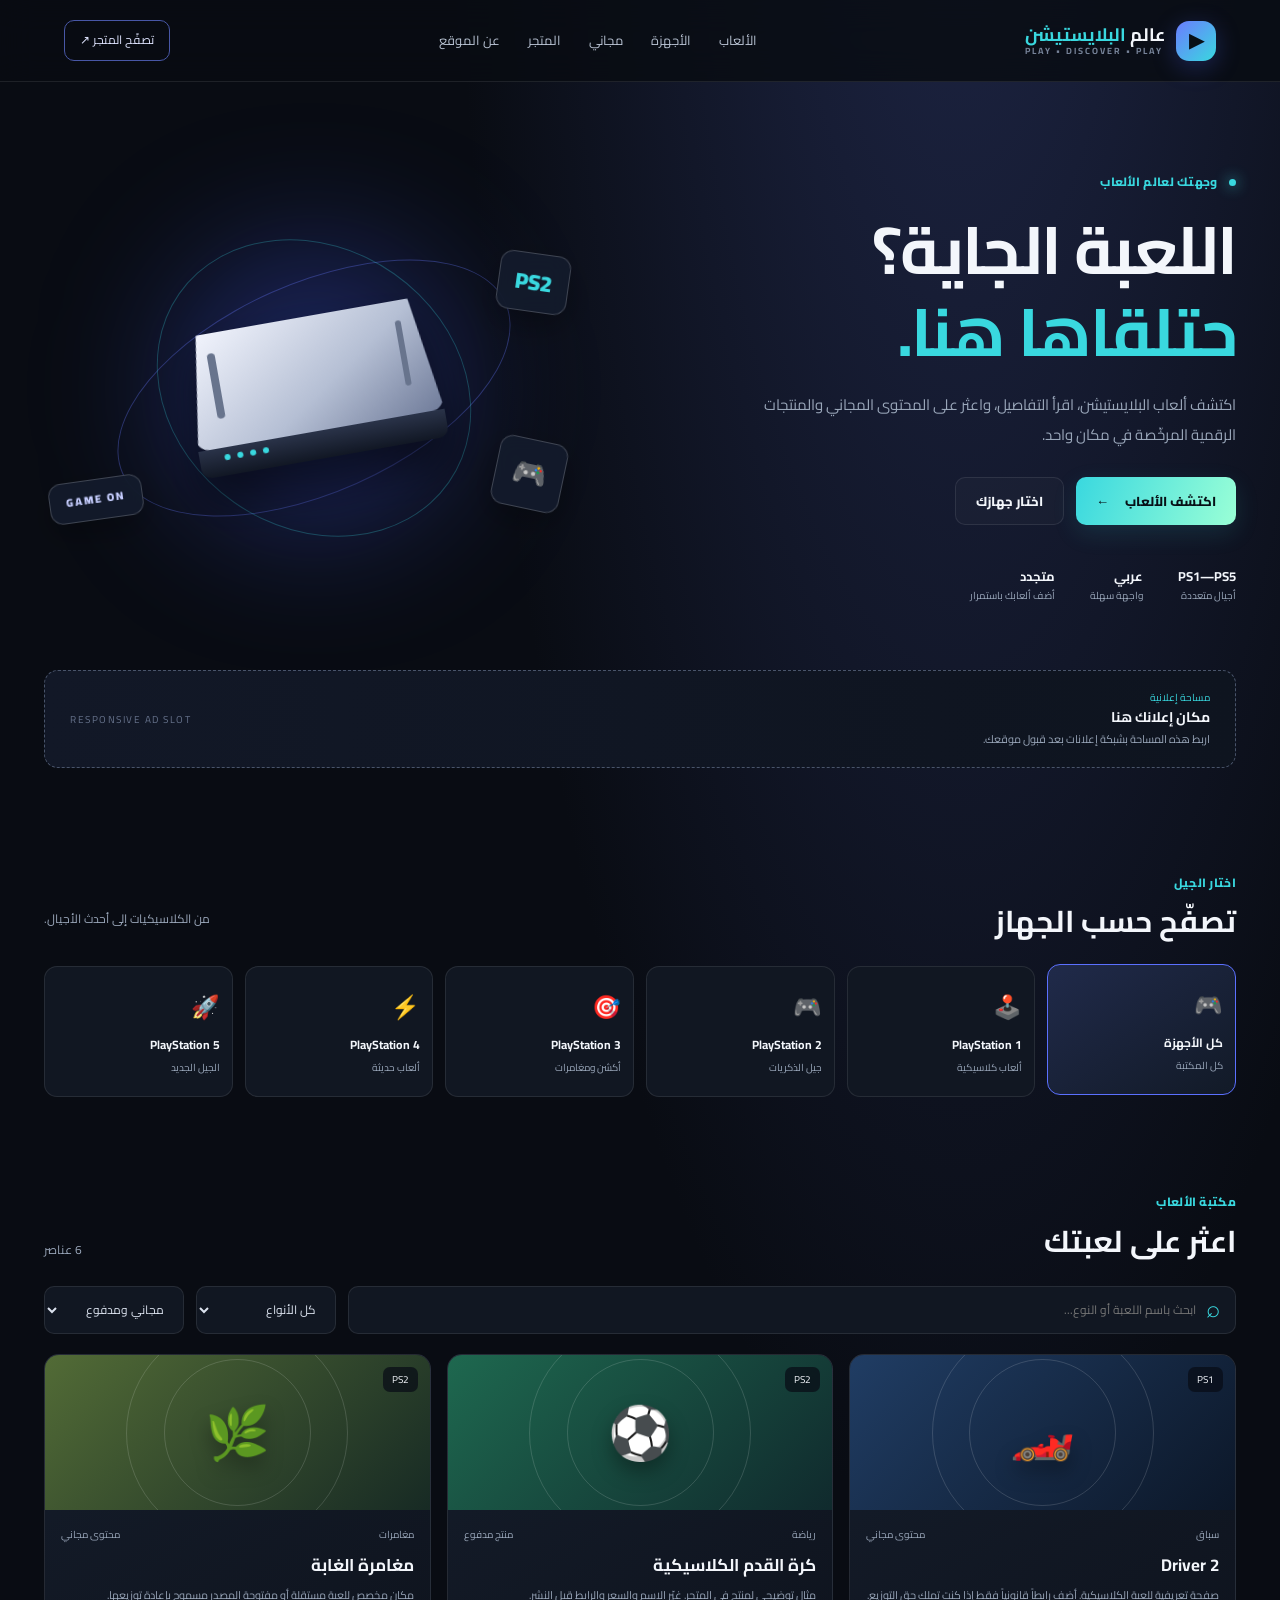
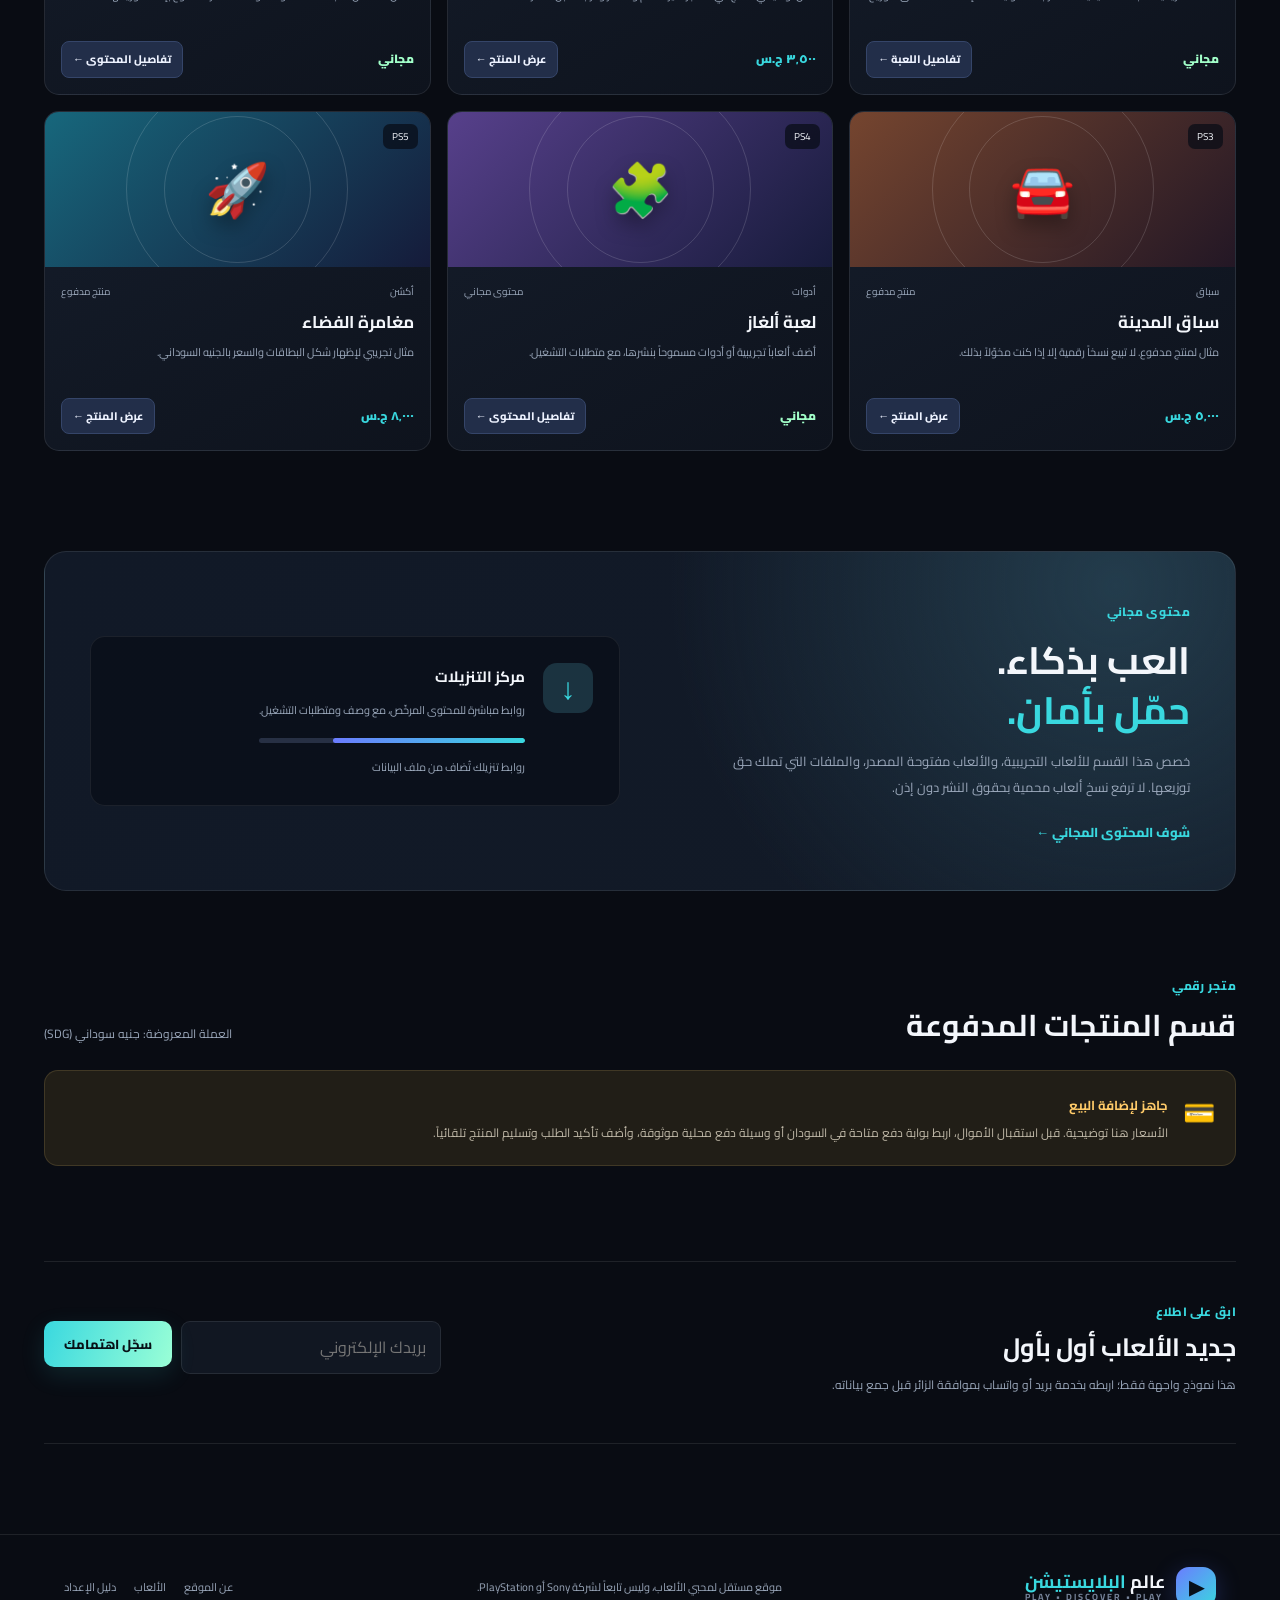
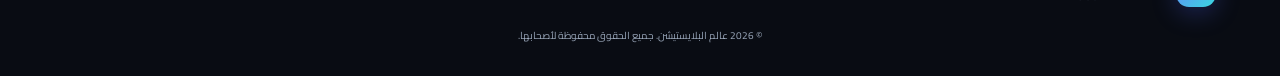
==== index.html @ 693c49c9 "Add files via upload" ====
<!doctype html>
<html lang="ar" dir="rtl">
<head>
  <meta charset="utf-8">
  <meta name="viewport" content="width=device-width, initial-scale=1">
  <meta name="description" content="عالم ألعاب البلايستيشن — دليل ألعاب PS1 وPS2 وPS3 وPS4 وPS5 ومحتوى مرخّص للاعبين.">
  <title>عالم ألعاب البلايستيشن | ألعابك في مكان واحد</title>
  <link rel="stylesheet" href="style.css">
</head>
<body>
<header class="topbar">
  <a class="brand" href="#" aria-label="الصفحة الرئيسية"><span class="brand-mark">▶</span><span>عالم <b>البلايستيشن</b><small>PLAY • DISCOVER • PLAY</small></span></a>
  <button class="menu-toggle" id="menuToggle" aria-label="فتح القائمة">☰</button>
  <nav id="mainNav">
    <a href="#games">الألعاب</a><a href="#platforms">الأجهزة</a><a href="#free">مجاني</a><a href="#paid">المتجر</a><a href="#about">عن الموقع</a>
  </nav>
  <a class="header-cta" href="#paid">تصفّح المتجر ↗</a>
</header>
<main>
  <section class="hero">
    <div class="hero-content">
      <div class="eyebrow"><span class="pulse"></span> وجهتك لعالم الألعاب</div>
      <h1>اللعبة الجاية؟<br><span>حتلقاها هنا.</span></h1>
      <p>اكتشف ألعاب البلايستيشن، اقرأ التفاصيل، واعثر على المحتوى المجاني والمنتجات الرقمية المرخّصة في مكان واحد.</p>
      <div class="hero-actions"><a class="btn primary" href="#games">اكتشف الألعاب <span>←</span></a><a class="btn ghost" href="#platforms">اختار جهازك</a></div>
      <div class="hero-stats"><div><b>PS1—PS5</b><small>أجيال متعددة</small></div><div><b>عربي</b><small>واجهة سهلة</small></div><div><b>متجدد</b><small>أضف ألعابك باستمرار</small></div></div>
    </div>
    <div class="hero-art" aria-label="تصميم تجريدي لعالم الألعاب">
      <div class="orbit orbit-one"></div><div class="orbit orbit-two"></div>
      <div class="console"><div class="console-top"><span></span><span></span></div><div class="console-front"><i></i><i></i><i></i><i></i></div></div>
      <div class="floating-chip chip-one">PS2</div><div class="floating-chip chip-two">GAME ON</div><div class="floating-chip chip-three">🎮</div>
      <div class="glow"></div>
    </div>
  </section>

  <section class="ad-banner" aria-label="مساحة إعلانية">
    <div><span class="ad-label">مساحة إعلانية</span><b>مكان إعلانك هنا</b><small>اربط هذه المساحة بشبكة إعلانات بعد قبول موقعك.</small></div>
    <span class="ad-size">RESPONSIVE AD SLOT</span>
  </section>

  <section class="section" id="platforms">
    <div class="section-heading"><div><span class="eyebrow">اختار الجيل</span><h2>تصفّح حسب الجهاز</h2></div><p>من الكلاسيكيات إلى أحدث الأجيال.</p></div>
    <div class="platform-grid">
      <button class="platform active" data-platform="الكل"><span class="platform-icon">🎮</span><b>كل الأجهزة</b><small>كل المكتبة</small></button>
      <button class="platform" data-platform="PS1"><span class="platform-icon">🕹️</span><b>PlayStation 1</b><small>ألعاب كلاسيكية</small></button>
      <button class="platform" data-platform="PS2"><span class="platform-icon">🎮</span><b>PlayStation 2</b><small>جيل الذكريات</small></button>
      <button class="platform" data-platform="PS3"><span class="platform-icon">🎯</span><b>PlayStation 3</b><small>أكشن ومغامرات</small></button>
      <button class="platform" data-platform="PS4"><span class="platform-icon">⚡</span><b>PlayStation 4</b><small>ألعاب حديثة</small></button>
      <button class="platform" data-platform="PS5"><span class="platform-icon">🚀</span><b>PlayStation 5</b><small>الجيل الجديد</small></button>
    </div>
  </section>

  <section class="section" id="games">
    <div class="section-heading"><div><span class="eyebrow">مكتبة الألعاب</span><h2>اعثر على لعبتك</h2></div><span class="result-count" id="resultCount">6 عناصر</span></div>
    <div class="filters">
      <label class="searchbox"><span>⌕</span><input id="searchInput" type="search" placeholder="ابحث باسم اللعبة أو النوع..." aria-label="ابحث عن لعبة"></label>
      <select id="typeFilter" aria-label="تصفية حسب النوع"><option value="الكل">كل الأنواع</option><option>سباق</option><option>رياضة</option><option>أكشن</option><option>مغامرات</option><option>أدوات</option></select>
      <select id="accessFilter" aria-label="تصفية حسب طريقة الوصول"><option value="الكل">مجاني ومدفوع</option><option value="مجاني">مجاني</option><option value="مدفوع">مدفوع</option></select>
    </div>
    <div class="games-grid" id="gamesGrid"></div>
    <div class="empty-state" id="emptyState" hidden>ما لقينا نتيجة مطابقة. جرّب اسم أو تصنيف مختلف.</div>
  </section>

  <section class="split-section" id="free">
    <div class="split-copy"><span class="eyebrow">محتوى مجاني</span><h2>العب بذكاء.<br><span>حمّل بأمان.</span></h2><p>خصص هذا القسم للألعاب التجريبية، والألعاب مفتوحة المصدر، والملفات التي تملك حق توزيعها. لا ترفع نسخ ألعاب محمية بحقوق النشر دون إذن.</p><a href="#games" class="text-link" id="freeLink">شوف المحتوى المجاني ←</a></div>
    <div class="download-card"><div class="download-icon">↓</div><div><b>مركز التنزيلات</b><p>روابط مباشرة للمحتوى المرخّص، مع وصف ومتطلبات التشغيل.</p><div class="progress"><span></span></div><small>روابط تنزيلك تُضاف من ملف البيانات</small></div></div>
  </section>

  <section class="section paid-section" id="paid">
    <div class="section-heading"><div><span class="eyebrow">متجر رقمي</span><h2>قسم المنتجات المدفوعة</h2></div><span class="currency">العملة المعروضة: جنيه سوداني (SDG)</span></div>
    <div class="paid-note"><span>💳</span><div><b>جاهز لإضافة البيع</b><p>الأسعار هنا توضيحية. قبل استقبال الأموال، اربط بوابة دفع متاحة في السودان أو وسيلة دفع محلية موثوقة، وأضف تأكيد الطلب وتسليم المنتج تلقائياً.</p></div></div>
  </section>

  <section class="newsletter" id="about">
    <div><span class="eyebrow">ابقَ على اطلاع</span><h2>جديد الألعاب أول بأول</h2><p>هذا نموذج واجهة فقط؛ اربطه بخدمة بريد أو واتساب بموافقة الزائر قبل جمع بياناته.</p></div>
    <form id="newsletterForm"><input id="emailInput" type="email" placeholder="بريدك الإلكتروني" aria-label="البريد الإلكتروني" required><button class="btn primary" type="submit">سجّل اهتمامك</button><small id="formMessage" role="status"></small></form>
  </section>
</main>
<footer>
  <a class="brand footer-brand" href="#"><span class="brand-mark">▶</span><span>عالم <b>البلايستيشن</b><small>PLAY • DISCOVER • PLAY</small></span></a>
  <p>موقع مستقل لمحبي الألعاب، وليس تابعاً لشركة Sony أو PlayStation.</p>
  <div class="footer-links"><a href="#about">عن الموقع</a><a href="#games">الألعاب</a><a href="README.txt">دليل الإعداد</a></div>
  <small>© <span id="year"></span> عالم البلايستيشن. جميع الحقوق محفوظة لأصحابها.</small>
</footer>
<div class="toast" id="toast" role="status"></div>
<script src="games.js"></script><script src="app.js"></script>
</body>
</html>
---- style.css ----
@import url('https://fonts.googleapis.com/css2?family=Cairo:wght@400;500;600;700;800;900&display=swap');
:root{--bg:#090c13;--panel:#111722;--panel2:#151d2b;--text:#f3f6fb;--muted:#9aa7ba;--line:rgba(255,255,255,.09);--blue:#6b7cff;--cyan:#39d8df;--gold:#ffcb69}
*{box-sizing:border-box}html{scroll-behavior:smooth}body{margin:0;background:radial-gradient(ellipse at 75% -15%,#20284b 0,transparent 38%),var(--bg);color:var(--text);font-family:'Cairo',Tahoma,Arial,sans-serif;line-height:1.7}a{color:inherit;text-decoration:none}button,input,select{font:inherit}.topbar{height:82px;display:flex;align-items:center;justify-content:space-between;gap:24px;padding:0 max(5%,calc((100% - 1240px)/2));border-bottom:1px solid var(--line);background:rgba(9,12,19,.84);backdrop-filter:blur(16px);position:sticky;top:0;z-index:10}.brand{display:flex;align-items:center;gap:11px;font-size:18px;font-weight:700;line-height:1.2}.brand b{color:var(--cyan)}.brand small{display:block;color:#77849a;font-size:9px;letter-spacing:2px;direction:ltr}.brand-mark{display:grid;place-items:center;width:40px;height:40px;border-radius:13px;background:linear-gradient(135deg,var(--blue),var(--cyan));color:#081018;font-size:19px;box-shadow:0 6px 24px #5269ff45}.topbar nav{display:flex;gap:28px;color:#b8c2d2;font-size:13px}.topbar nav a:hover,.footer-links a:hover{color:var(--cyan)}.header-cta{border:1px solid #4857a6;border-radius:10px;padding:9px 15px;font-size:12px;color:#dfe4ff}.menu-toggle{display:none;background:transparent;border:0;color:white;font-size:25px}.hero{max-width:1240px;margin:auto;padding:90px 24px 66px;display:grid;grid-template-columns:1.05fr .95fr;align-items:center;gap:55px;min-height:540px}.eyebrow{font-size:12px;color:var(--cyan);font-weight:800;letter-spacing:.3px}.pulse{display:inline-block;width:7px;height:7px;border-radius:50%;background:var(--cyan);box-shadow:0 0 14px var(--cyan);margin-left:8px}.hero h1{font-size:clamp(40px,5.2vw,68px);line-height:1.23;letter-spacing:-1.8px;margin:17px 0}.hero h1 span,.split-copy h2 span{color:var(--cyan)}.hero-content>p{max-width:510px;color:var(--muted);font-size:15px;line-height:2}.hero-actions{display:flex;gap:12px;margin-top:27px}.btn{display:inline-flex;align-items:center;justify-content:center;gap:16px;border:0;border-radius:10px;padding:12px 20px;font-weight:800;font-size:13px;cursor:pointer}.primary{color:#071016;background:linear-gradient(110deg,var(--cyan),#9affd6);box-shadow:0 8px 24px #39d8df20}.primary:hover{filter:brightness(1.08);transform:translateY(-1px)}.ghost{border:1px solid var(--line);background:#ffffff06}.hero-stats{display:flex;gap:35px;margin-top:40px}.hero-stats div{display:grid}.hero-stats b{font-size:13px}.hero-stats small{font-size:10px;color:var(--muted)}.hero-art{height:350px;position:relative;display:grid;place-items:center;isolation:isolate}.glow{position:absolute;width:280px;height:280px;border-radius:50%;background:#475dff55;filter:blur(70px);z-index:-1}.orbit{position:absolute;border:1px solid #687aff55;border-radius:50%;transform:rotate(-24deg)}.orbit-one{width:420px;height:210px}.orbit-two{width:330px;height:280px;transform:rotate(35deg);border-color:#39d8df44}.console{width:250px;height:145px;transform:rotate(-10deg);filter:drop-shadow(0 25px 22px #0008);z-index:1}.console-top{height:115px;border-radius:20px 20px 12px 12px;background:linear-gradient(145deg,#f5f7ff,#b5bfd4 58%,#707c9a);clip-path:polygon(7% 0,93% 0,100% 100%,0 100%);position:relative}.console-top span:first-child{position:absolute;left:25px;top:20px;width:8px;height:66px;border-radius:10px;background:#68748d}.console-top span:last-child{position:absolute;right:28px;top:20px;width:6px;height:66px;border-radius:10px;background:#68748d}.console-front{height:28px;background:linear-gradient(#2a3349,#111724);border-radius:0 0 10px 10px;display:flex;justify-content:flex-end;gap:7px;padding:7px 25px}.console-front i{width:6px;height:6px;border-radius:50%;background:var(--cyan)}.floating-chip{position:absolute;z-index:2;border:1px solid #ffffff30;background:#131b2cdd;box-shadow:0 12px 35px #0005;backdrop-filter:blur(12px);border-radius:13px;padding:10px 16px;font-weight:900}.chip-one{top:40px;right:15px;color:var(--cyan);font-size:22px;transform:rotate(8deg)}.chip-two{bottom:43px;left:5px;color:#c7ceff;font-size:11px;letter-spacing:2px;transform:rotate(-8deg)}.chip-three{right:20px;bottom:55px;font-size:28px;transform:rotate(12deg)}.ad-banner{max-width:1192px;margin:0 auto 30px;padding:18px 25px;border:1px dashed #49546a;border-radius:14px;background:linear-gradient(90deg,#121827,#0e141f);display:flex;align-items:center;justify-content:space-between;gap:15px}.ad-banner>div{display:grid}.ad-label{font-size:10px;color:var(--cyan)}.ad-banner b{font-size:14px}.ad-banner small{color:var(--muted);font-size:11px}.ad-size{font-size:10px;color:#65718a;letter-spacing:1.5px;direction:ltr}.section{max-width:1192px;margin:0 auto;padding:70px 0 20px}.section-heading{display:flex;align-items:end;justify-content:space-between;gap:20px;margin-bottom:25px}.section-heading h2,.newsletter h2{font-size:30px;line-height:1.3;margin:7px 0 0}.section-heading p,.result-count,.currency{color:var(--muted);font-size:12px}.platform-grid{display:grid;grid-template-columns:repeat(6,1fr);gap:12px}.platform{background:var(--panel);border:1px solid var(--line);border-radius:13px;padding:20px 12px;text-align:right;color:var(--text);display:grid;gap:4px;cursor:pointer;transition:.2s}.platform:hover,.platform.active{border-color:#5b70ff;background:linear-gradient(145deg,#202a4a,#121a27);transform:translateY(-2px)}.platform-icon{font-size:23px;margin-bottom:5px}.platform b{font-size:12px}.platform small{font-size:10px;color:var(--muted)}.filters{display:flex;gap:12px;margin-bottom:20px}.searchbox{display:flex;align-items:center;gap:10px;flex:1;background:var(--panel);border:1px solid var(--line);border-radius:10px;padding:0 15px}.searchbox span{font-size:24px;color:var(--cyan)}.searchbox input{width:100%;padding:13px 0;background:transparent;border:0;outline:0;color:white;font-size:12px}.filters select{background:var(--panel);color:#dbe2ee;border:1px solid var(--line);border-radius:10px;padding:0 15px;min-width:140px;font-size:12px;outline:0}.games-grid{display:grid;grid-template-columns:repeat(3,1fr);gap:16px}.game-card{overflow:hidden;border:1px solid var(--line);border-radius:15px;background:linear-gradient(150deg,#151d2b,#0e131d);transition:.2s}.game-card:hover{transform:translateY(-4px);border-color:#5368b5}.game-cover{height:155px;display:grid;place-items:center;position:relative;overflow:hidden;background:linear-gradient(135deg,var(--cover-a),var(--cover-b))}.game-cover:before,.game-cover:after{content:"";position:absolute;border:1px solid #ffffff25;border-radius:50%;width:220px;height:220px}.game-cover:after{width:145px;height:145px}.cover-symbol{font-size:52px;filter:drop-shadow(0 10px 10px #0005);z-index:1}.badge{position:absolute;top:12px;right:12px;border-radius:7px;padding:4px 9px;font-size:10px;background:#090d16bb;backdrop-filter:blur(6px)}.game-info{padding:16px}.game-meta{display:flex;justify-content:space-between;color:var(--muted);font-size:10px}.game-info h3{font-size:17px;margin:8px 0 5px}.game-info p{font-size:11px;line-height:1.9;color:var(--muted);min-height:42px;margin:0 0 14px}.game-bottom{display:flex;align-items:center;justify-content:space-between;gap:10px}.price{font-size:12px;font-weight:900;color:var(--cyan)}.price.free{color:#a2ffc9}.small-btn{background:#222e49;border:1px solid #354569;color:#edf2ff;border-radius:8px;padding:8px 11px;font-size:11px;font-weight:800;cursor:pointer}.small-btn:hover{background:#344675}.empty-state{text-align:center;padding:35px;color:var(--muted)}.split-section{max-width:1192px;margin:80px auto;padding:45px;border-radius:22px;border:1px solid var(--line);background:radial-gradient(circle at 90% 10%,#233c4c,transparent 40%),linear-gradient(130deg,#111927,#121a27);display:grid;grid-template-columns:1fr 1fr;align-items:center;gap:40px}.split-copy h2{font-size:38px;line-height:1.3;margin:12px 0}.split-copy p{font-size:13px;color:var(--muted);line-height:2;max-width:490px}.text-link{display:inline-block;margin-top:8px;color:var(--cyan);font-size:13px;font-weight:800}.download-card{display:flex;gap:18px;align-items:flex-start;padding:26px;background:#080d16a8;border:1px solid #ffffff12;border-radius:15px}.download-icon{display:grid;place-items:center;width:50px;height:50px;border-radius:14px;background:#1b3340;color:var(--cyan);font-size:30px;flex-shrink:0}.download-card b{font-size:15px}.download-card p,.download-card small{font-size:11px;color:var(--muted)}.progress{height:5px;background:#273044;border-radius:8px;overflow:hidden;margin:18px 0 9px}.progress span{display:block;width:72%;height:100%;background:linear-gradient(90deg,var(--blue),var(--cyan));border-radius:8px}.paid-section{padding-top:0}.paid-note{display:flex;gap:15px;align-items:flex-start;border:1px solid #6e603a66;background:#211e17;border-radius:14px;padding:20px}.paid-note>span{font-size:26px}.paid-note b{font-size:13px;color:var(--gold)}.paid-note p{margin:4px 0 0;color:#c0b9a8;font-size:12px;line-height:1.9}.newsletter{max-width:1192px;margin:75px auto 90px;border-top:1px solid var(--line);border-bottom:1px solid var(--line);padding:35px 0;display:flex;justify-content:space-between;align-items:center;gap:30px}.newsletter h2{font-size:25px}.newsletter p{font-size:12px;color:var(--muted)}.newsletter form{display:grid;grid-template-columns:minmax(180px,260px) auto;gap:9px;align-items:start}.newsletter input{padding:12px 14px;background:var(--panel);border:1px solid var(--line);border-radius:9px;color:white;outline:0;min-width:0}.newsletter form small{grid-column:1/-1;color:var(--cyan);font-size:11px}footer{border-top:1px solid var(--line);padding:32px 5%;display:flex;align-items:center;justify-content:space-between;gap:20px;flex-wrap:wrap;color:var(--muted)}footer p{font-size:11px}footer>small{width:100%;text-align:center;font-size:10px}.footer-brand{color:var(--text)}.footer-links{display:flex;gap:18px;font-size:11px}.toast{position:fixed;bottom:22px;left:22px;max-width:calc(100% - 44px);background:#202b40;border:1px solid #4b5f8e;color:white;padding:13px 18px;border-radius:10px;box-shadow:0 12px 35px #0008;z-index:20;opacity:0;transform:translateY(15px);pointer-events:none;transition:.25s;font-size:12px}.toast.show{opacity:1;transform:translateY(0)}
@media(max-width:1250px){.section,.ad-banner,.split-section,.newsletter{margin-left:24px;margin-right:24px}.section{padding-top:55px}}@media(max-width:900px){.topbar nav{gap:14px}.header-cta{display:none}.hero{gap:15px;padding-top:55px}.hero-art{transform:scale(.85)}.platform-grid{grid-template-columns:repeat(3,1fr)}.games-grid{grid-template-columns:repeat(2,1fr)}.split-section{padding:30px;gap:20px}}@media(max-width:650px){.topbar{height:68px;padding:0 18px}.menu-toggle{display:block;order:3}.topbar nav{display:none;position:absolute;top:68px;right:0;left:0;padding:18px;background:#0c111c;border-bottom:1px solid var(--line);flex-direction:column;gap:12px}.topbar nav.open{display:flex}.brand{font-size:15px}.brand-mark{width:35px;height:35px}.hero{grid-template-columns:1fr;padding:48px 22px 35px;gap:0}.hero h1{font-size:47px}.hero-art{height:270px;transform:scale(.78);margin-top:-10px}.hero-stats{gap:23px;margin-top:30px}.ad-banner{margin:10px 18px 0;padding:15px}.ad-size{display:none}.section{margin-left:18px;margin-right:18px;padding-top:48px}.section-heading{align-items:flex-start;flex-direction:column;gap:7px}.section-heading h2{font-size:25px}.platform-grid{grid-template-columns:repeat(2,1fr);gap:9px}.platform{padding:15px 12px}.filters{flex-wrap:wrap}.searchbox{flex-basis:100%}.filters select{flex:1;min-width:0;padding:12px}.games-grid{grid-template-columns:1fr}.game-cover{height:175px}.split-section{margin:55px 18px;padding:24px;grid-template-columns:1fr}.split-copy h2{font-size:33px}.newsletter{margin:55px 18px;align-items:flex-start;flex-direction:column}.newsletter form{width:100%;grid-template-columns:1fr}.newsletter form small{grid-column:1}.newsletter .btn{width:100%}footer{padding:28px 20px;justify-content:center;text-align:center;flex-direction:column}.footer-links{justify-content:center}}
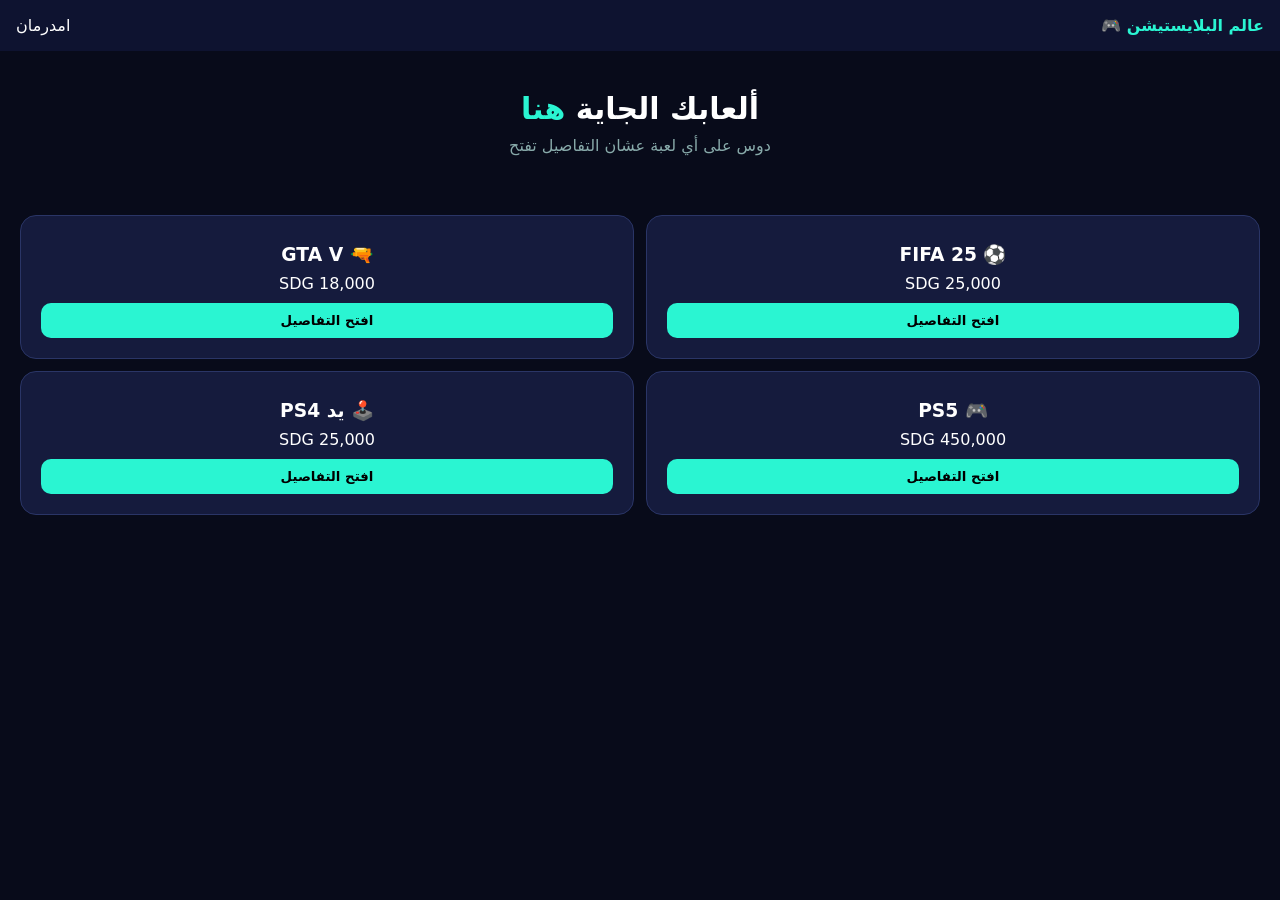
==== commit 6841a59e: "Update index.html" ====
--- a/index.html
+++ b/index.html
@@ -1,88 +1,40 @@
-<!doctype html>
+<!DOCTYPE html>
 <html lang="ar" dir="rtl">
 <head>
-  <meta charset="utf-8">
-  <meta name="viewport" content="width=device-width, initial-scale=1">
-  <meta name="description" content="عالم ألعاب البلايستيشن — دليل ألعاب PS1 وPS2 وPS3 وPS4 وPS5 ومحتوى مرخّص للاعبين.">
-  <title>عالم ألعاب البلايستيشن | ألعابك في مكان واحد</title>
-  <link rel="stylesheet" href="style.css">
+<meta charset="UTF-8">
+<meta name="viewport" content="width=device-width,initial-scale=1">
+<title>عالم البلايستيشن</title>
+<style>
+*{box-sizing:border-box;margin:0;padding:0;font-family:system-ui}
+body{background:#080b1a;color:#fff}
+.header{display:flex;justify-content:space-between;padding:16px;background:#0e1330;position:sticky;top:0}
+.hero{text-align:center;padding:40px 20px}
+.hero h1{font-size:30px} .hero h1 span{color:#2af5d2}
+.cards{display:grid;grid-template-columns:1fr 1fr;gap:12px;padding:20px}
+.card{background:#151b3d;border:1px solid #2a3566;border-radius:16px;padding:20px;text-align:center}
+.card h3{margin:8px 0} .card button{background:#2af5d2;border:0;padding:10px 16px;border-radius:10px;font-weight:800;width:100%;margin-top:10px}
+.popup{display:none;position:fixed;inset:0;background:rgba(0,0,0,.85);align-items:center;justify-content:center;padding:20px;z-index:999}
+.popup.show{display:flex}
+.box{background:#1a2147;padding:24px;border-radius:18px;max-width:380px;width:100%;text-align:center;border:1px solid #2af5d2}
+.box a{display:block;background:#25D366;color:#000;padding:12px;border-radius:10px;margin-top:14px;font-weight:800;text-decoration:none}
+</style>
 </head>
 <body>
-<header class="topbar">
-  <a class="brand" href="#" aria-label="الصفحة الرئيسية"><span class="brand-mark">▶</span><span>عالم <b>البلايستيشن</b><small>PLAY • DISCOVER • PLAY</small></span></a>
-  <button class="menu-toggle" id="menuToggle" aria-label="فتح القائمة">☰</button>
-  <nav id="mainNav">
-    <a href="#games">الألعاب</a><a href="#platforms">الأجهزة</a><a href="#free">مجاني</a><a href="#paid">المتجر</a><a href="#about">عن الموقع</a>
-  </nav>
-  <a class="header-cta" href="#paid">تصفّح المتجر ↗</a>
-</header>
-<main>
-  <section class="hero">
-    <div class="hero-content">
-      <div class="eyebrow"><span class="pulse"></span> وجهتك لعالم الألعاب</div>
-      <h1>اللعبة الجاية؟<br><span>حتلقاها هنا.</span></h1>
-      <p>اكتشف ألعاب البلايستيشن، اقرأ التفاصيل، واعثر على المحتوى المجاني والمنتجات الرقمية المرخّصة في مكان واحد.</p>
-      <div class="hero-actions"><a class="btn primary" href="#games">اكتشف الألعاب <span>←</span></a><a class="btn ghost" href="#platforms">اختار جهازك</a></div>
-      <div class="hero-stats"><div><b>PS1—PS5</b><small>أجيال متعددة</small></div><div><b>عربي</b><small>واجهة سهلة</small></div><div><b>متجدد</b><small>أضف ألعابك باستمرار</small></div></div>
-    </div>
-    <div class="hero-art" aria-label="تصميم تجريدي لعالم الألعاب">
-      <div class="orbit orbit-one"></div><div class="orbit orbit-two"></div>
-      <div class="console"><div class="console-top"><span></span><span></span></div><div class="console-front"><i></i><i></i><i></i><i></i></div></div>
-      <div class="floating-chip chip-one">PS2</div><div class="floating-chip chip-two">GAME ON</div><div class="floating-chip chip-three">🎮</div>
-      <div class="glow"></div>
-    </div>
-  </section>
-
-  <section class="ad-banner" aria-label="مساحة إعلانية">
-    <div><span class="ad-label">مساحة إعلانية</span><b>مكان إعلانك هنا</b><small>اربط هذه المساحة بشبكة إعلانات بعد قبول موقعك.</small></div>
-    <span class="ad-size">RESPONSIVE AD SLOT</span>
-  </section>
-
-  <section class="section" id="platforms">
-    <div class="section-heading"><div><span class="eyebrow">اختار الجيل</span><h2>تصفّح حسب الجهاز</h2></div><p>من الكلاسيكيات إلى أحدث الأجيال.</p></div>
-    <div class="platform-grid">
-      <button class="platform active" data-platform="الكل"><span class="platform-icon">🎮</span><b>كل الأجهزة</b><small>كل المكتبة</small></button>
-      <button class="platform" data-platform="PS1"><span class="platform-icon">🕹️</span><b>PlayStation 1</b><small>ألعاب كلاسيكية</small></button>
-      <button class="platform" data-platform="PS2"><span class="platform-icon">🎮</span><b>PlayStation 2</b><small>جيل الذكريات</small></button>
-      <button class="platform" data-platform="PS3"><span class="platform-icon">🎯</span><b>PlayStation 3</b><small>أكشن ومغامرات</small></button>
-      <button class="platform" data-platform="PS4"><span class="platform-icon">⚡</span><b>PlayStation 4</b><small>ألعاب حديثة</small></button>
-      <button class="platform" data-platform="PS5"><span class="platform-icon">🚀</span><b>PlayStation 5</b><small>الجيل الجديد</small></button>
-    </div>
-  </section>
-
-  <section class="section" id="games">
-    <div class="section-heading"><div><span class="eyebrow">مكتبة الألعاب</span><h2>اعثر على لعبتك</h2></div><span class="result-count" id="resultCount">6 عناصر</span></div>
-    <div class="filters">
-      <label class="searchbox"><span>⌕</span><input id="searchInput" type="search" placeholder="ابحث باسم اللعبة أو النوع..." aria-label="ابحث عن لعبة"></label>
-      <select id="typeFilter" aria-label="تصفية حسب النوع"><option value="الكل">كل الأنواع</option><option>سباق</option><option>رياضة</option><option>أكشن</option><option>مغامرات</option><option>أدوات</option></select>
-      <select id="accessFilter" aria-label="تصفية حسب طريقة الوصول"><option value="الكل">مجاني ومدفوع</option><option value="مجاني">مجاني</option><option value="مدفوع">مدفوع</option></select>
-    </div>
-    <div class="games-grid" id="gamesGrid"></div>
-    <div class="empty-state" id="emptyState" hidden>ما لقينا نتيجة مطابقة. جرّب اسم أو تصنيف مختلف.</div>
-  </section>
-
-  <section class="split-section" id="free">
-    <div class="split-copy"><span class="eyebrow">محتوى مجاني</span><h2>العب بذكاء.<br><span>حمّل بأمان.</span></h2><p>خصص هذا القسم للألعاب التجريبية، والألعاب مفتوحة المصدر، والملفات التي تملك حق توزيعها. لا ترفع نسخ ألعاب محمية بحقوق النشر دون إذن.</p><a href="#games" class="text-link" id="freeLink">شوف المحتوى المجاني ←</a></div>
-    <div class="download-card"><div class="download-icon">↓</div><div><b>مركز التنزيلات</b><p>روابط مباشرة للمحتوى المرخّص، مع وصف ومتطلبات التشغيل.</p><div class="progress"><span></span></div><small>روابط تنزيلك تُضاف من ملف البيانات</small></div></div>
-  </section>
-
-  <section class="section paid-section" id="paid">
-    <div class="section-heading"><div><span class="eyebrow">متجر رقمي</span><h2>قسم المنتجات المدفوعة</h2></div><span class="currency">العملة المعروضة: جنيه سوداني (SDG)</span></div>
-    <div class="paid-note"><span>💳</span><div><b>جاهز لإضافة البيع</b><p>الأسعار هنا توضيحية. قبل استقبال الأموال، اربط بوابة دفع متاحة في السودان أو وسيلة دفع محلية موثوقة، وأضف تأكيد الطلب وتسليم المنتج تلقائياً.</p></div></div>
-  </section>
-
-  <section class="newsletter" id="about">
-    <div><span class="eyebrow">ابقَ على اطلاع</span><h2>جديد الألعاب أول بأول</h2><p>هذا نموذج واجهة فقط؛ اربطه بخدمة بريد أو واتساب بموافقة الزائر قبل جمع بياناته.</p></div>
-    <form id="newsletterForm"><input id="emailInput" type="email" placeholder="بريدك الإلكتروني" aria-label="البريد الإلكتروني" required><button class="btn primary" type="submit">سجّل اهتمامك</button><small id="formMessage" role="status"></small></form>
-  </section>
-</main>
-<footer>
-  <a class="brand footer-brand" href="#"><span class="brand-mark">▶</span><span>عالم <b>البلايستيشن</b><small>PLAY • DISCOVER • PLAY</small></span></a>
-  <p>موقع مستقل لمحبي الألعاب، وليس تابعاً لشركة Sony أو PlayStation.</p>
-  <div class="footer-links"><a href="#about">عن الموقع</a><a href="#games">الألعاب</a><a href="README.txt">دليل الإعداد</a></div>
-  <small>© <span id="year"></span> عالم البلايستيشن. جميع الحقوق محفوظة لأصحابها.</small>
-</footer>
-<div class="toast" id="toast" role="status"></div>
-<script src="games.js"></script><script src="app.js"></script>
+<div class="header"><b style="color:#2af5d2">عالم البلايستيشن 🎮</b><span>امدرمان</span></div>
+<div class="hero">
+<h1>ألعابك الجاية <span>هنا</span></h1>
+<p style="color:#8aa;margin-top:10px">دوس على أي لعبة عشان التفاصيل تفتح</p>
+</div>
+<div class="cards">
+<div class="card"><h3>⚽ FIFA 25</h3><p>25,000 SDG</p><button onclick="openG('FIFA 25','لعبة كرة قدم آخر اصدار مع كل الفرق','25,000')">افتح التفاصيل</button></div>
+<div class="card"><h3>🔫 GTA V</h3><p>18,000 SDG</p><button onclick="openG('GTA V','عالم مفتوح واكشن','18,000')">افتح التفاصيل</button></div>
+<div class="card"><h3>🎮 PS5</h3><p>450,000 SDG</p><button onclick="openG('جهاز PS5','جهاز جديد كرتونة مقفلة','450,000')">افتح التفاصيل</button></div>
+<div class="card"><h3>🕹️ يد PS4</h3><p>25,000 SDG</p><button onclick="openG('يد تحكم PS4','أصلية 100%','25,000')">افتح التفاصيل</button></div>
+</div>
+<div id="pop" class="popup" onclick="closeG()"><div class="box" onclick="event.stopPropagation()"><h2 id="t"></h2><p id="d" style="color:#8aa;margin:12px 0"></p><h3 id="p" style="color:#2af5d2"></h3><a id="w" href="#">اطلب عبر واتساب 🟢</a><p onclick="closeG()" style="margin-top:14px;color:#8aa;cursor:pointer">إغلاق</p></div></div>
+<script>
+function openG(t,d,p){document.getElementById('t').innerText=t;document.getElementById('d').innerText=d;document.getElementById('p').innerText=p+' SDG';document.getElementById('w').href='https://wa.me/249000000000?text=سلام داير اطلب '+t;document.getElementById('pop').classList.add('show')}
+function closeG(){document.getElementById('pop').classList.remove('show')}
+</script>
 </body>
 </html>
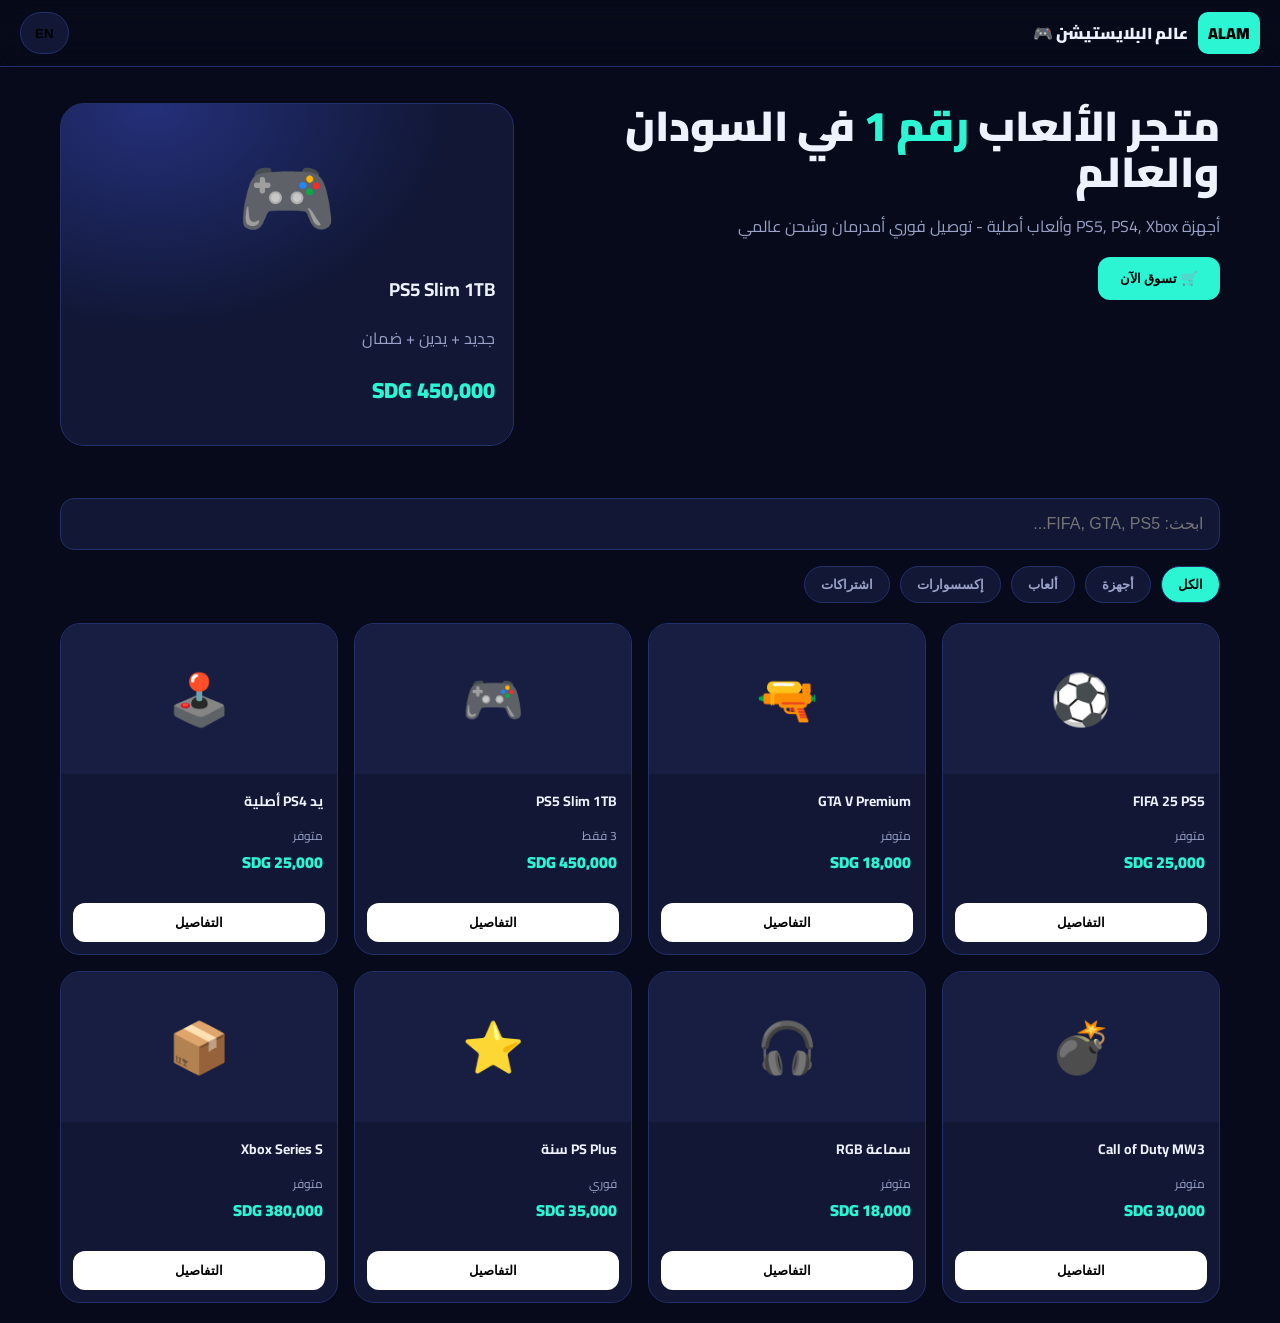
==== commit d4124f31: "Update index.html" ====
--- a/index.html
+++ b/index.html
@@ -1,40 +1,53 @@
 <!DOCTYPE html>
 <html lang="ar" dir="rtl">
 <head>
-<meta charset="UTF-8">
-<meta name="viewport" content="width=device-width,initial-scale=1">
-<title>عالم البلايستيشن</title>
+<meta charset="UTF-8"><meta name="viewport" content="width=device-width,initial-scale=1">
+<title>Alam PlayStation - عالم البلايستيشن | Global Store</title>
 <style>
-*{box-sizing:border-box;margin:0;padding:0;font-family:system-ui}
-body{background:#080b1a;color:#fff}
-.header{display:flex;justify-content:space-between;padding:16px;background:#0e1330;position:sticky;top:0}
-.hero{text-align:center;padding:40px 20px}
-.hero h1{font-size:30px} .hero h1 span{color:#2af5d2}
-.cards{display:grid;grid-template-columns:1fr 1fr;gap:12px;padding:20px}
-.card{background:#151b3d;border:1px solid #2a3566;border-radius:16px;padding:20px;text-align:center}
-.card h3{margin:8px 0} .card button{background:#2af5d2;border:0;padding:10px 16px;border-radius:10px;font-weight:800;width:100%;margin-top:10px}
-.popup{display:none;position:fixed;inset:0;background:rgba(0,0,0,.85);align-items:center;justify-content:center;padding:20px;z-index:999}
-.popup.show{display:flex}
-.box{background:#1a2147;padding:24px;border-radius:18px;max-width:380px;width:100%;text-align:center;border:1px solid #2af5d2}
-.box a{display:block;background:#25D366;color:#000;padding:12px;border-radius:10px;margin-top:14px;font-weight:800;text-decoration:none}
+@import url('https://fonts.googleapis.com/css2?family=Cairo:wght@400;700;900&display=swap');
+:root{--bg:#070a1a;--card:#111735;--card2:#171e42;--line:#23306a;--cyan:#2cf5d4;--text:#eef2ff;--muted:#9aa3c7}
+*{margin:0;padding:0;box-sizing:border-box}body{font-family:'Cairo',system-ui;background:var(--bg);color:var(--text)}
+.header{position:sticky;top:0;z-index:99;background:rgba(7,10,26,.9);backdrop-filter:blur(16px);border-bottom:1px solid var(--line);display:flex;justify-content:space-between;padding:12px 20px}
+.logo{font-weight:900;display:flex;gap:10px;align-items:center}.logo span{background:var(--cyan);color:#000;padding:6px 10px;border-radius:10px}
+.lang{border:1px solid var(--line);padding:8px 14px;border-radius:999px;background:var(--card);cursor:pointer;font-weight:700}
+.hero{display:grid;grid-template-columns:1.2fr .8fr;gap:24px;padding:36px 20px;max-width:1200px;margin:auto}
+.hero h1{font-size:42px;line-height:1.1;font-weight:900}.hero h1 i{color:var(--cyan);font-style:normal}.hero p{color:var(--muted);margin:16px 0}
+.btn{padding:14px 22px;border-radius:12px;font-weight:800;border:0;cursor:pointer}.btn-primary{background:var(--cyan);color:#000}.btn-ghost{background:var(--card);border:1px solid var(--line);color:var(--text)}
+.hero-card{background:radial-gradient(120% 120% at 20% 0%,#24307a 0%,var(--card) 55%);border:1px solid var(--line);border-radius:24px;padding:18px}
+.filters{max-width:1200px;margin:auto;padding:0 20px;display:flex;gap:10px;overflow:auto}.chip{white-space:nowrap;padding:10px 16px;border-radius:999px;background:var(--card);border:1px solid var(--line);color:var(--muted);cursor:pointer;font-weight:700}.chip.active{background:var(--cyan);color:#000}
+.searchbar{max-width:1200px;margin:16px auto;padding:0 20px}.searchbar input{width:100%;padding:16px;border-radius:14px;background:var(--card);border:1px solid var(--line);color:var(--text);font-size:16px}
+.grid{max-width:1200px;margin:0 auto;padding:20px;display:grid;grid-template-columns:repeat(4,1fr);gap:16px}
+@media(max-width:1024px){.grid{grid-template-columns:repeat(3,1fr)}.hero{grid-template-columns:1fr}}@media(max-width:640px){.grid{grid-template-columns:repeat(2,1fr)}.hero h1{font-size:28px}}
+.product{background:var(--card);border:1px solid var(--line);border-radius:20px;overflow:hidden;transition:.2s;cursor:pointer}.product:hover{transform:translateY(-4px);border-color:var(--cyan)}.thumb{height:150px;background:var(--card2);display:flex;align-items:center;justify-content:center;font-size:50px}.info{padding:14px}.info h3{font-size:14px;min-height:36px}.price{color:var(--cyan);font-weight:900}.meta{color:var(--muted);font-size:12px}.product button{margin:12px;padding:12px;border-radius:12px;border:0;background:#fff;color:#000;font-weight:900;width:calc(100% - 24px)}
+.modal{position:fixed;inset:0;background:rgba(0,0,0,.8);display:none;align-items:center;justify-content:center;padding:20px;z-index:200}.modal.open{display:flex}.modal-box{background:linear-gradient(180deg,var(--card2),var(--card));border:1px solid var(--cyan);border-radius:24px;max-width:520px;width:100%;padding:22px}.wa{display:block;margin-top:16px;background:#25D366;color:#000;text-align:center;padding:14px;border-radius:12px;font-weight:900;text-decoration:none}
 </style>
 </head>
 <body>
-<div class="header"><b style="color:#2af5d2">عالم البلايستيشن 🎮</b><span>امدرمان</span></div>
-<div class="hero">
-<h1>ألعابك الجاية <span>هنا</span></h1>
-<p style="color:#8aa;margin-top:10px">دوس على أي لعبة عشان التفاصيل تفتح</p>
-</div>
-<div class="cards">
-<div class="card"><h3>⚽ FIFA 25</h3><p>25,000 SDG</p><button onclick="openG('FIFA 25','لعبة كرة قدم آخر اصدار مع كل الفرق','25,000')">افتح التفاصيل</button></div>
-<div class="card"><h3>🔫 GTA V</h3><p>18,000 SDG</p><button onclick="openG('GTA V','عالم مفتوح واكشن','18,000')">افتح التفاصيل</button></div>
-<div class="card"><h3>🎮 PS5</h3><p>450,000 SDG</p><button onclick="openG('جهاز PS5','جهاز جديد كرتونة مقفلة','450,000')">افتح التفاصيل</button></div>
-<div class="card"><h3>🕹️ يد PS4</h3><p>25,000 SDG</p><button onclick="openG('يد تحكم PS4','أصلية 100%','25,000')">افتح التفاصيل</button></div>
-</div>
-<div id="pop" class="popup" onclick="closeG()"><div class="box" onclick="event.stopPropagation()"><h2 id="t"></h2><p id="d" style="color:#8aa;margin:12px 0"></p><h3 id="p" style="color:#2af5d2"></h3><a id="w" href="#">اطلب عبر واتساب 🟢</a><p onclick="closeG()" style="margin-top:14px;color:#8aa;cursor:pointer">إغلاق</p></div></div>
+<header class="header"><div class="logo"><span>ALAM</span> عالم البلايستيشن 🎮</div><button class="lang" onclick="toggleLang()">EN</button></header>
+<section class="hero"><div><h1 id="h1">متجر الألعاب <i>رقم 1</i> في السودان والعالم</h1><p id="hp">أجهزة PS5, PS4, Xbox وألعاب أصلية - توصيل فوري أمدرمان وشحن عالمي</p><button class="btn btn-primary" onclick="document.getElementById('store').scrollIntoView({behavior:'smooth'})">🛒 تسوق الآن</button></div><div class="hero-card"><div style="font-size:80px;text-align:center">🎮</div><h3>PS5 Slim 1TB</h3><p style="color:var(--muted)">جديد + يدين + ضمان</p><p style="color:var(--cyan);font-weight:900;font-size:22px">450,000 SDG</p></div></section>
+<div class="searchbar"><input id="search" placeholder="ابحث: FIFA, GTA, PS5..." oninput="render()"></div>
+<div class="filters" id="filters"></div>
+<div class="grid" id="store"></div>
+<div class="modal" id="modal" onclick="closeM()"><div class="modal-box" onclick="event.stopPropagation()"><h2 id="mTitle"></h2><p id="mDesc" style="color:var(--muted);margin:10px 0"></p><p id="mPrice" style="color:var(--cyan);font-weight:900;font-size:20px"></p><a id="mWa" class="wa" target="_blank">اطلب واتساب 🟢</a><p style="text-align:center;color:var(--muted);margin-top:12px;cursor:pointer" onclick="closeM()">إغلاق</p></div></div>
 <script>
-function openG(t,d,p){document.getElementById('t').innerText=t;document.getElementById('d').innerText=d;document.getElementById('p').innerText=p+' SDG';document.getElementById('w').href='https://wa.me/249000000000?text=سلام داير اطلب '+t;document.getElementById('pop').classList.add('show')}
-function closeG(){document.getElementById('pop').classList.remove('show')}
+const products=[
+{name:{ar:'FIFA 25 PS5',en:'FIFA 25 PS5'},cat:'games',icon:'⚽',price:25000,desc:{ar:'آخر إصدار بكل الفرق',en:'Latest with updated teams'},stock:'متوفر'},
+{name:{ar:'GTA V Premium',en:'GTA V Premium'},cat:'games',icon:'🔫',price:18000,desc:{ar:'نسخة كاملة + أونلاين',en:'Full + online'},stock:'متوفر'},
+{name:{ar:'PS5 Slim 1TB',en:'PS5 Slim 1TB'},cat:'devices',icon:'🎮',price:450000,desc:{ar:'جديد كرتونة مقفلة يدين ضمان سنة',en:'Brand new sealed 2 controllers 1y warranty'},stock:'3 فقط'},
+{name:{ar:'يد PS4 أصلية',en:'PS4 Controller'},cat:'acc',icon:'🕹️',price:25000,desc:{ar:'أصلية 100%',en:'100% Original'},stock:'متوفر'},
+{name:{ar:'Call of Duty MW3',en:'COD MW3'},cat:'games',icon:'💣',price:30000,desc:{ar:'أكشن حربي',en:'War action'},stock:'متوفر'},
+{name:{ar:'سماعة RGB',en:'Gaming Headset'},cat:'acc',icon:'🎧',price:18000,desc:{ar:'محيطي + مايك',en:'Surround + mic'},stock:'متوفر'},
+{name:{ar:'PS Plus سنة',en:'PS Plus 1Y'},cat:'subs',icon:'⭐',price:35000,desc:{ar:'ألعاب مجانية',en:'Free monthly games'},stock:'فوري'},
+{name:{ar:'Xbox Series S',en:'Xbox Series S'},cat:'devices',icon:'📦',price:380000,desc:{ar:'جهاز اكس بوكس',en:'Xbox device'},stock:'متوفر'},
+];
+const cats=[{id:'all',ar:'الكل',en:'All'},{id:'devices',ar:'أجهزة',en:'Devices'},{id:'games',ar:'ألعاب',en:'Games'},{id:'acc',ar:'إكسسوارات',en:'Acc'},{id:'subs',ar:'اشتراكات',en:'Subs'}];
+let lang='ar',active='all';
+function toggleLang(){lang=lang==='ar'?'en':'ar';document.documentElement.dir=lang==='ar'?'rtl':'ltr';document.querySelector('.lang').innerText=lang==='ar'?'EN':'AR';document.getElementById('h1').innerText=lang==='ar'?'متجر الألعاب رقم 1 في السودان والعالم':'No.1 Gaming Store Sudan & Worldwide';renderFilters();render()}
+function renderFilters(){const f=document.getElementById('filters');f.innerHTML='';cats.forEach(c=>{const b=document.createElement('button');b.className='chip'+(active===c.id?' active':'');b.innerText=lang==='ar'?c.ar:c.en;b.onclick=()=>{active=c.id;renderFilters();render()};f.appendChild(b)})}
+function render(){const q=document.getElementById('search').value.toLowerCase();const g=document.getElementById('store');g.innerHTML='';products.filter(p=>{const cat=active==='all'||p.cat===active;const nm=(lang==='ar'?p.name.ar:p.name.en).toLowerCase();return cat&&(!q||nm.includes(q))}).forEach(p=>{const nm=lang==='ar'?p.name.ar:p.name.en;const d=document.createElement('div');d.className='product';d.innerHTML=`<div class=thumb>${p.icon}</div><div class=info><h3>${nm}</h3><div class=meta>${p.stock}</div><div class=price>${p.price.toLocaleString()} SDG</div></div><button>${lang==='ar'?'التفاصيل':'Details'}</button>`;d.onclick=()=>openM(p);g.appendChild(d)})}
+function openM(p){const nm=lang==='ar'?p.name.ar:p.name.en;const ds=lang==='ar'?p.desc.ar:p.desc.en;document.getElementById('mTitle').innerText=nm;document.getElementById('mDesc').innerText=ds;document.getElementById('mPrice').innerText=p.price.toLocaleString()+' SDG';document.getElementById('mWa').href=`https://wa.me/249000000000?text=سلام عايز ${nm}`;document.getElementById('modal').classList.add('open')}
+function closeM(){document.getElementById('modal').classList.remove('open')}
+renderFilters();render();
 </script>
 </body>
 </html>
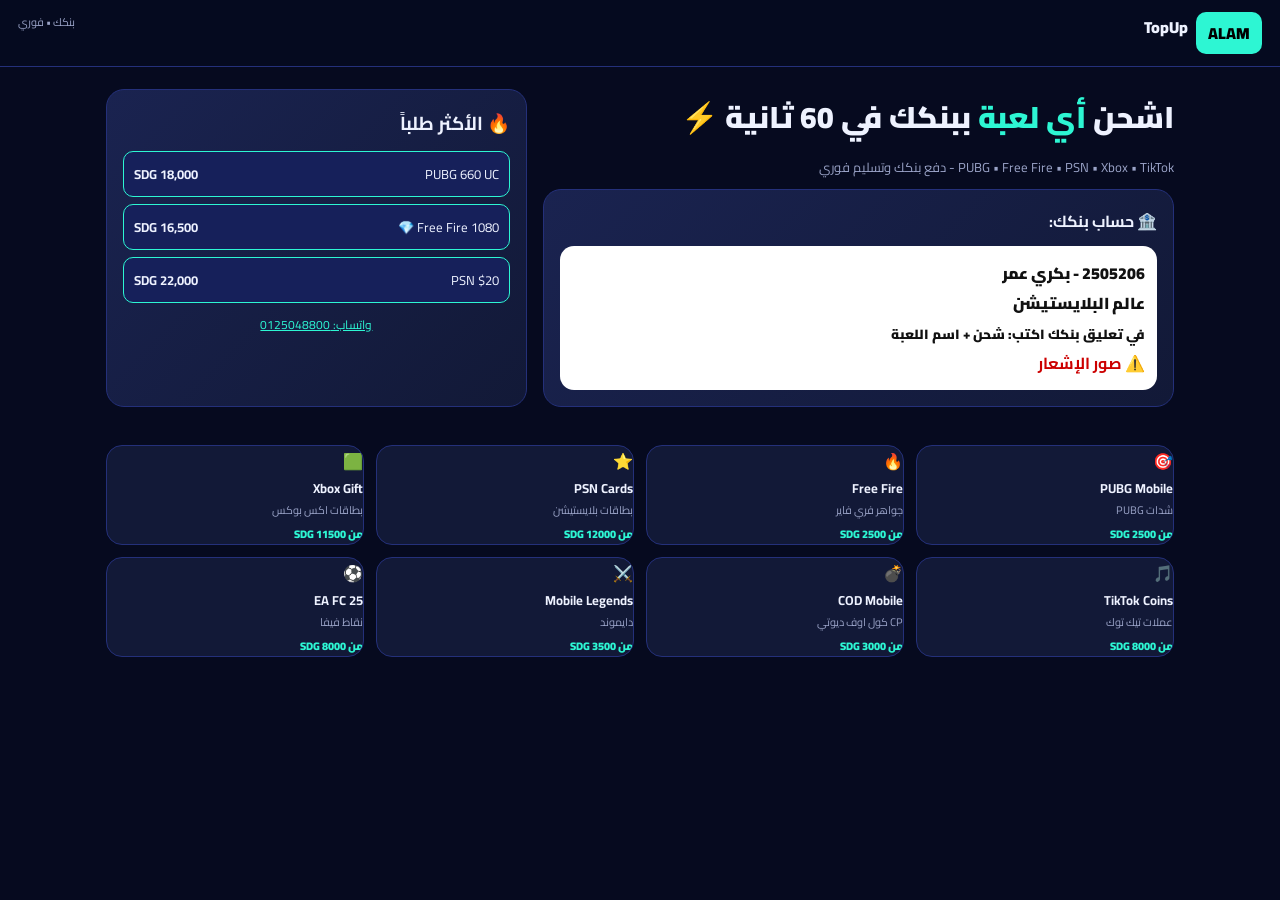
==== commit 9844e4f2: "Update index.html" ====
--- a/index.html
+++ b/index.html
@@ -1,53 +1,82 @@
 <!DOCTYPE html>
 <html lang="ar" dir="rtl">
 <head>
-<meta charset="UTF-8"><meta name="viewport" content="width=device-width,initial-scale=1">
-<title>Alam PlayStation - عالم البلايستيشن | Global Store</title>
+<meta charset="UTF-8">
+<meta name="viewport" content="width=device-width,initial-scale=1">
+<title>Alam TopUp - بنكك 2505206 بكري عمر</title>
+<link href="https://fonts.googleapis.com/css2?family=Cairo:wght@700;900&display=swap" rel="stylesheet">
 <style>
-@import url('https://fonts.googleapis.com/css2?family=Cairo:wght@400;700;900&display=swap');
-:root{--bg:#070a1a;--card:#111735;--card2:#171e42;--line:#23306a;--cyan:#2cf5d4;--text:#eef2ff;--muted:#9aa3c7}
-*{margin:0;padding:0;box-sizing:border-box}body{font-family:'Cairo',system-ui;background:var(--bg);color:var(--text)}
-.header{position:sticky;top:0;z-index:99;background:rgba(7,10,26,.9);backdrop-filter:blur(16px);border-bottom:1px solid var(--line);display:flex;justify-content:space-between;padding:12px 20px}
-.logo{font-weight:900;display:flex;gap:10px;align-items:center}.logo span{background:var(--cyan);color:#000;padding:6px 10px;border-radius:10px}
-.lang{border:1px solid var(--line);padding:8px 14px;border-radius:999px;background:var(--card);cursor:pointer;font-weight:700}
-.hero{display:grid;grid-template-columns:1.2fr .8fr;gap:24px;padding:36px 20px;max-width:1200px;margin:auto}
-.hero h1{font-size:42px;line-height:1.1;font-weight:900}.hero h1 i{color:var(--cyan);font-style:normal}.hero p{color:var(--muted);margin:16px 0}
-.btn{padding:14px 22px;border-radius:12px;font-weight:800;border:0;cursor:pointer}.btn-primary{background:var(--cyan);color:#000}.btn-ghost{background:var(--card);border:1px solid var(--line);color:var(--text)}
-.hero-card{background:radial-gradient(120% 120% at 20% 0%,#24307a 0%,var(--card) 55%);border:1px solid var(--line);border-radius:24px;padding:18px}
-.filters{max-width:1200px;margin:auto;padding:0 20px;display:flex;gap:10px;overflow:auto}.chip{white-space:nowrap;padding:10px 16px;border-radius:999px;background:var(--card);border:1px solid var(--line);color:var(--muted);cursor:pointer;font-weight:700}.chip.active{background:var(--cyan);color:#000}
-.searchbar{max-width:1200px;margin:16px auto;padding:0 20px}.searchbar input{width:100%;padding:16px;border-radius:14px;background:var(--card);border:1px solid var(--line);color:var(--text);font-size:16px}
-.grid{max-width:1200px;margin:0 auto;padding:20px;display:grid;grid-template-columns:repeat(4,1fr);gap:16px}
-@media(max-width:1024px){.grid{grid-template-columns:repeat(3,1fr)}.hero{grid-template-columns:1fr}}@media(max-width:640px){.grid{grid-template-columns:repeat(2,1fr)}.hero h1{font-size:28px}}
-.product{background:var(--card);border:1px solid var(--line);border-radius:20px;overflow:hidden;transition:.2s;cursor:pointer}.product:hover{transform:translateY(-4px);border-color:var(--cyan)}.thumb{height:150px;background:var(--card2);display:flex;align-items:center;justify-content:center;font-size:50px}.info{padding:14px}.info h3{font-size:14px;min-height:36px}.price{color:var(--cyan);font-weight:900}.meta{color:var(--muted);font-size:12px}.product button{margin:12px;padding:12px;border-radius:12px;border:0;background:#fff;color:#000;font-weight:900;width:calc(100% - 24px)}
-.modal{position:fixed;inset:0;background:rgba(0,0,0,.8);display:none;align-items:center;justify-content:center;padding:20px;z-index:200}.modal.open{display:flex}.modal-box{background:linear-gradient(180deg,var(--card2),var(--card));border:1px solid var(--cyan);border-radius:24px;max-width:520px;width:100%;padding:22px}.wa{display:block;margin-top:16px;background:#25D366;color:#000;text-align:center;padding:14px;border-radius:12px;font-weight:900;text-decoration:none}
+:root{--bg:#060a1f;--card:#121937;--card2:#1a2350;--line:#24307a;--cyan:#2df6d3;--text:#eef2ff;--muted:#9aa3c7}
+*{margin:0;padding:0;box-sizing:border-box}body{font-family:'Cairo',sans-serif;background:var(--bg);color:var(--text)}
+.top{position:sticky;top:0;z-index:10;background:rgba(6,10,31,.95);border-bottom:1px solid var(--line);padding:12px 18px;display:flex;justify-content:space-between}
+.logo{font-weight:900;display:flex;gap:8px}.logo span{background:var(--cyan);color:#000;padding:6px 12px;border-radius:10px}
+.hero{max-width:1100px;margin:auto;padding:22px 16px;display:grid;grid-template-columns:1.2fr.8fr;gap:16px}
+@media(max-width:800px){.hero{grid-template-columns:1fr}}
+.card{background:linear-gradient(135deg,var(--card2),var(--card));border:1px solid var(--line);border-radius:18px;padding:16px}
+.bank{background:#fff;color:#111;border-radius:14px;padding:12px;margin-top:10px;font-weight:900}
+.bank b{color:#c00}.grid{max-width:1100px;margin:auto;padding:16px;display:grid;grid-template-columns:repeat(4,1fr);gap:12px}
+@media(max-width:800px){.grid{grid-template-columns:repeat(2,1fr)}}
+.g{background:var(--card);border:1px solid var(--line);border-radius:16px;overflow:hidden;cursor:pointer}
+.g:hover{border-color:var(--cyan);transform:translateY(-2px)}
+.g.ico{height:90px;background:var(--card2);display:flex;align-items:center;justify-content:center;font-size:42px}
+.g.inf{padding:10px}.g h3{font-size:13px}.g p{font-size:11px;color:var(--muted)}
+.modal{position:fixed;inset:0;background:rgba(0,0,0,.85);display:none;align-items:center;justify-content:center;padding:14px;z-index:99}.modal.open{display:flex}
+.box{background:var(--card);border:1px solid var(--cyan);border-radius:20px;max-width:440px;width:100%;padding:18px}
+.opt{display:flex;justify-content:space-between;background:#070c26;border:1px solid var(--line);border-radius:10px;padding:10px;margin:7px 0;cursor:pointer;font-size:13px}.opt.active{border-color:var(--cyan);background:#16205a}
+input{width:100%;padding:12px;border-radius:10px;background:#070c26;border:1px solid var(--line);color:#fff;margin:6px 0}
+.btn{width:100%;padding:13px;border-radius:11px;border:0;font-weight:900;background:var(--cyan);color:#000;cursor:pointer;margin-top:8px}
 </style>
 </head>
 <body>
-<header class="header"><div class="logo"><span>ALAM</span> عالم البلايستيشن 🎮</div><button class="lang" onclick="toggleLang()">EN</button></header>
-<section class="hero"><div><h1 id="h1">متجر الألعاب <i>رقم 1</i> في السودان والعالم</h1><p id="hp">أجهزة PS5, PS4, Xbox وألعاب أصلية - توصيل فوري أمدرمان وشحن عالمي</p><button class="btn btn-primary" onclick="document.getElementById('store').scrollIntoView({behavior:'smooth'})">🛒 تسوق الآن</button></div><div class="hero-card"><div style="font-size:80px;text-align:center">🎮</div><h3>PS5 Slim 1TB</h3><p style="color:var(--muted)">جديد + يدين + ضمان</p><p style="color:var(--cyan);font-weight:900;font-size:22px">450,000 SDG</p></div></section>
-<div class="searchbar"><input id="search" placeholder="ابحث: FIFA, GTA, PS5..." oninput="render()"></div>
-<div class="filters" id="filters"></div>
-<div class="grid" id="store"></div>
-<div class="modal" id="modal" onclick="closeM()"><div class="modal-box" onclick="event.stopPropagation()"><h2 id="mTitle"></h2><p id="mDesc" style="color:var(--muted);margin:10px 0"></p><p id="mPrice" style="color:var(--cyan);font-weight:900;font-size:20px"></p><a id="mWa" class="wa" target="_blank">اطلب واتساب 🟢</a><p style="text-align:center;color:var(--muted);margin-top:12px;cursor:pointer" onclick="closeM()">إغلاق</p></div></div>
+<div class="top"><div class="logo"><span>ALAM</span> TopUp</div><div style="font-size:11px;color:var(--muted)">بنكك • فوري</div></div>
+<div class="hero">
+<div>
+<h1 style="font-size:30px;font-weight:900">اشحن <span style="color:#2df6d3">أي لعبة</span> ببنكك في 60 ثانية ⚡</h1>
+<p style="color:#9aa3c7;font-size:13px;margin:10px 0">PUBG • Free Fire • PSN • Xbox • TikTok - دفع بنكك وتسليم فوري</p>
+<div class="card">
+<strong>🏦 حساب بنكك:</strong>
+<div class="bank">
+2505206 - بكري عمر<br>
+عالم البلايستيشن<br><small>في تعليق بنكك اكتب: شحن + اسم اللعبة</small><br><b>⚠️ صور الإشعار</b>
+</div>
+</div>
+</div>
+<div class="card">
+<h3>🔥 الأكثر طلباً</h3>
+<div style="margin-top:10px">
+<div class="opt active"><span>PUBG 660 UC</span><b>18,000 SDG</b></div>
+<div class="opt active"><span>Free Fire 1080 💎</span><b>16,500 SDG</b></div>
+<div class="opt active"><span>PSN $20</span><b>22,000 SDG</b></div>
+</div>
+<a href="https://wa.me/249125048800" style="display:block;text-align:center;margin-top:10px;color:#2df6d3;font-size:12px">واتساب: 0125048800</a>
+</div>
+</div>
+<div class="grid" id="grid"></div><div class="modal" id="modal"><div class="box">
+<h3 id="mt"></h3><p id="md" style="color:#9aa3c7;font-size:12px"></p>
+<div id="packs"></div>
+<label>🆔 ID اللاعب</label><input id="pid" placeholder="5123456789">
+<label>📱 واتسابك</label><input id="wnum" placeholder="0912345678">
+<div class="bank" id="bam">المبلغ: -</div>
+<button class="btn" onclick="send()">تأكيد - واتساب ✅</button>
+<p onclick="closeM()" style="text-align:center;color:#9aa3c7;font-size:12px;margin-top:10px">إغلاق</p>
+</div></div>
 <script>
-const products=[
-{name:{ar:'FIFA 25 PS5',en:'FIFA 25 PS5'},cat:'games',icon:'⚽',price:25000,desc:{ar:'آخر إصدار بكل الفرق',en:'Latest with updated teams'},stock:'متوفر'},
-{name:{ar:'GTA V Premium',en:'GTA V Premium'},cat:'games',icon:'🔫',price:18000,desc:{ar:'نسخة كاملة + أونلاين',en:'Full + online'},stock:'متوفر'},
-{name:{ar:'PS5 Slim 1TB',en:'PS5 Slim 1TB'},cat:'devices',icon:'🎮',price:450000,desc:{ar:'جديد كرتونة مقفلة يدين ضمان سنة',en:'Brand new sealed 2 controllers 1y warranty'},stock:'3 فقط'},
-{name:{ar:'يد PS4 أصلية',en:'PS4 Controller'},cat:'acc',icon:'🕹️',price:25000,desc:{ar:'أصلية 100%',en:'100% Original'},stock:'متوفر'},
-{name:{ar:'Call of Duty MW3',en:'COD MW3'},cat:'games',icon:'💣',price:30000,desc:{ar:'أكشن حربي',en:'War action'},stock:'متوفر'},
-{name:{ar:'سماعة RGB',en:'Gaming Headset'},cat:'acc',icon:'🎧',price:18000,desc:{ar:'محيطي + مايك',en:'Surround + mic'},stock:'متوفر'},
-{name:{ar:'PS Plus سنة',en:'PS Plus 1Y'},cat:'subs',icon:'⭐',price:35000,desc:{ar:'ألعاب مجانية',en:'Free monthly games'},stock:'فوري'},
-{name:{ar:'Xbox Series S',en:'Xbox Series S'},cat:'devices',icon:'📦',price:380000,desc:{ar:'جهاز اكس بوكس',en:'Xbox device'},stock:'متوفر'},
+const data=[
+{n:'PUBG Mobile',i:'🎯',d:'شدات PUBG',p:[{l:'60 UC',pr:2500},{l:'325 UC',pr:9500},{l:'660 UC',pr:18000},{l:'1800 UC',pr:45000}]},
+{n:'Free Fire',i:'🔥',d:'جواهر فري فاير',p:[{l:'100 💎',pr:2500},{l:'310 💎',pr:6500},{l:'1080 💎',pr:16500},{l:'2200 💎',pr:32000}]},
+{n:'PSN Cards',i:'⭐',d:'بطاقات بلايستيشن',p:[{l:'$10 PSN',pr:12000},{l:'$20 PSN',pr:22000},{l:'$50 PSN',pr:52000},{l:'$100 PSN',pr:98000}]},
+{n:'Xbox Gift',i:'🟩',d:'بطاقات اكس بوكس',p:[{l:'$10 Xbox',pr:11500},{l:'$25 Xbox',pr:27000},{l:'$50 Xbox',pr:51000}]},
+{n:'TikTok Coins',i:'🎵',d:'عملات تيك توك',p:[{l:'700 Coins',pr:8000},{l:'3500 Coins',pr:38000},{l:'7000 Coins',pr:72000}]},
+{n:'COD Mobile',i:'💣',d:'CP كول اوف ديوتي',p:[{l:'80 CP',pr:3000},{l:'400 CP',pr:12000},{l:'1000 CP',pr:26000}]},
+{n:'Mobile Legends',i:'⚔️',d:'دايموند',p:[{l:'86 💎',pr:3500},{l:'514 💎',pr:18000}]},
+{n:'EA FC 25',i:'⚽',d:'نقاط فيفا',p:[{l:'500 Points',pr:8000},{l:'2800 Points',pr:38000}]},
 ];
-const cats=[{id:'all',ar:'الكل',en:'All'},{id:'devices',ar:'أجهزة',en:'Devices'},{id:'games',ar:'ألعاب',en:'Games'},{id:'acc',ar:'إكسسوارات',en:'Acc'},{id:'subs',ar:'اشتراكات',en:'Subs'}];
-let lang='ar',active='all';
-function toggleLang(){lang=lang==='ar'?'en':'ar';document.documentElement.dir=lang==='ar'?'rtl':'ltr';document.querySelector('.lang').innerText=lang==='ar'?'EN':'AR';document.getElementById('h1').innerText=lang==='ar'?'متجر الألعاب رقم 1 في السودان والعالم':'No.1 Gaming Store Sudan & Worldwide';renderFilters();render()}
-function renderFilters(){const f=document.getElementById('filters');f.innerHTML='';cats.forEach(c=>{const b=document.createElement('button');b.className='chip'+(active===c.id?' active':'');b.innerText=lang==='ar'?c.ar:c.en;b.onclick=()=>{active=c.id;renderFilters();render()};f.appendChild(b)})}
-function render(){const q=document.getElementById('search').value.toLowerCase();const g=document.getElementById('store');g.innerHTML='';products.filter(p=>{const cat=active==='all'||p.cat===active;const nm=(lang==='ar'?p.name.ar:p.name.en).toLowerCase();return cat&&(!q||nm.includes(q))}).forEach(p=>{const nm=lang==='ar'?p.name.ar:p.name.en;const d=document.createElement('div');d.className='product';d.innerHTML=`<div class=thumb>${p.icon}</div><div class=info><h3>${nm}</h3><div class=meta>${p.stock}</div><div class=price>${p.price.toLocaleString()} SDG</div></div><button>${lang==='ar'?'التفاصيل':'Details'}</button>`;d.onclick=()=>openM(p);g.appendChild(d)})}
-function openM(p){const nm=lang==='ar'?p.name.ar:p.name.en;const ds=lang==='ar'?p.desc.ar:p.desc.en;document.getElementById('mTitle').innerText=nm;document.getElementById('mDesc').innerText=ds;document.getElementById('mPrice').innerText=p.price.toLocaleString()+' SDG';document.getElementById('mWa').href=`https://wa.me/249000000000?text=سلام عايز ${nm}`;document.getElementById('modal').classList.add('open')}
+let selG=null,selP=null;
+function render(){const g=document.getElementById('grid');g.innerHTML='';data.forEach(x=>{const e=document.createElement('div');e.className='g';e.innerHTML=`<div class=ico>${x.i}</div><div class=inf><h3>${x.n}</h3><p>${x.d}</p><p style=color:#2df6d3;font-weight:900;margin-top:4px>من ${x.p[0].pr} SDG</p></div>`;e.onclick=()=>openM(x);g.appendChild(e)})}
+function openM(x){selG=x;selP=x.p[0];document.getElementById('mt').innerText=x.i+' '+x.n;document.getElementById('md').innerText=x.d;const pc=document.getElementById('packs');pc.innerHTML='';x.p.forEach(o=>{const d=document.createElement('div');d.className='opt'+(o.l===selP.l?' active':'');d.innerHTML=`<span>${o.l}</span><b>${o.pr} SDG</b>`;d.onclick=()=>{selP=o;document.querySelectorAll('#packs.opt').forEach(q=>q.classList.remove('active'));d.classList.add('active');document.getElementById('bam').innerText='المبلغ: '+o.pr+' SDG - بنكك 2505206'};pc.appendChild(d)});document.getElementById('bam').innerText='المبلغ: '+selP.pr+' SDG - بنكك 2505206';document.getElementById('modal').classList.add('open')}
 function closeM(){document.getElementById('modal').classList.remove('open')}
-renderFilters();render();
+function send(){const pid=document.getElementById('pid').value;const w=document.getElementById('wnum').value;const msg=`طلب شحن جديد%0A🎮 ${selG.n}%0A📦 ${selP.l}%0A💰 ${selP.pr} SDG%0A🏦 حولت بنكك 2505206%0A🆔 ID: ${pid}%0A📱 ${w}`;window.open(`https://wa.me/249125048800?text=${msg}`,'_blank')}
+render();
 </script>
 </body>
 </html>
